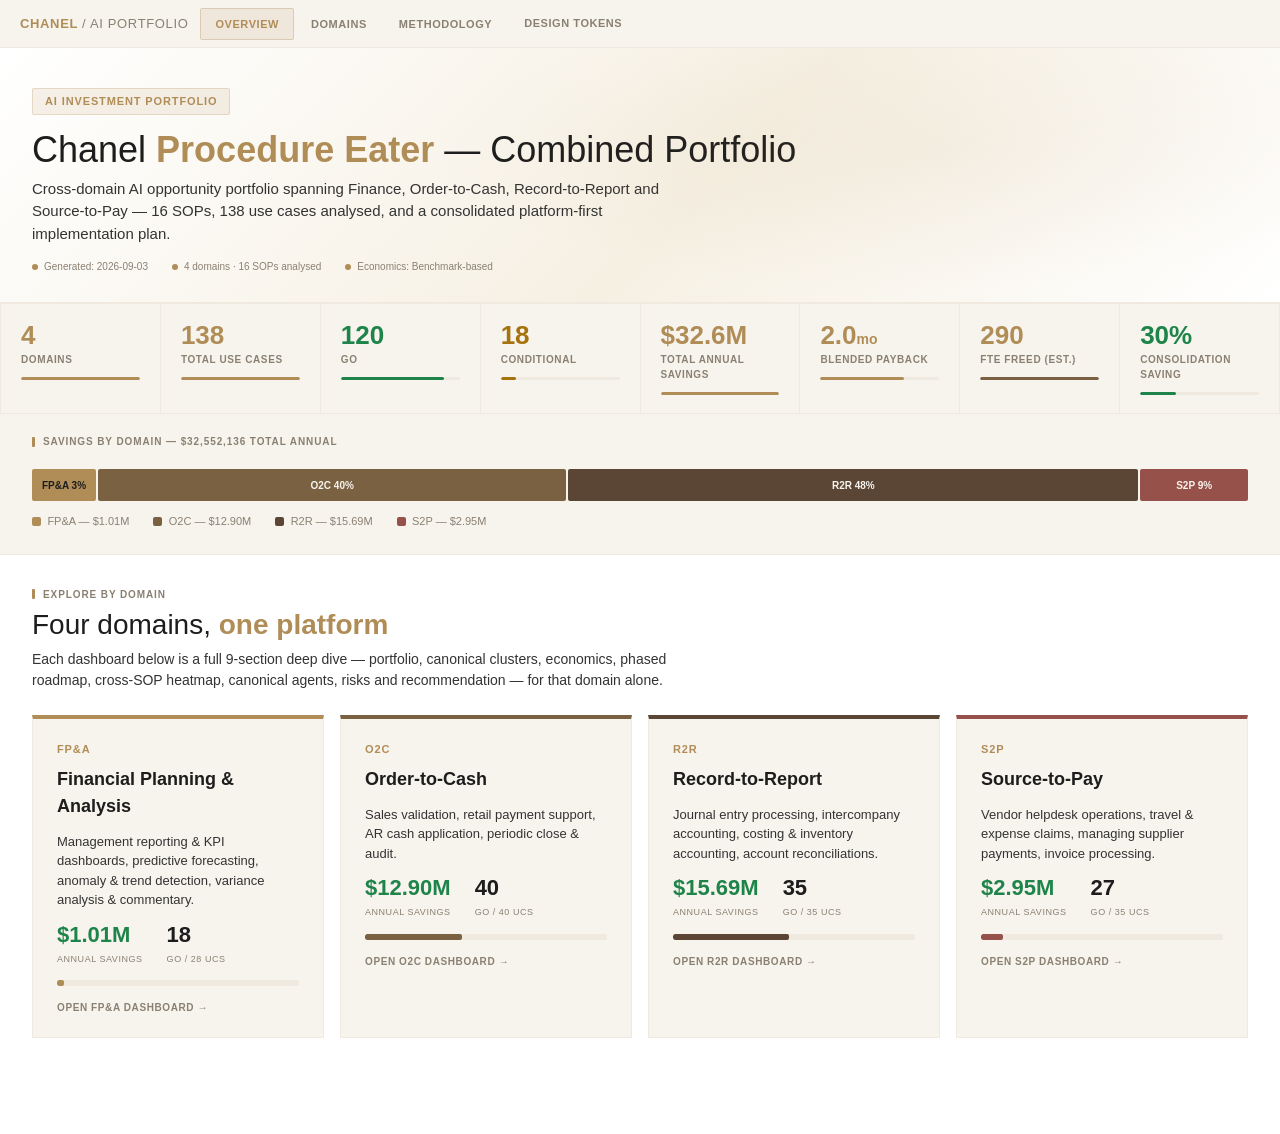
==== index.html @ 9026a53c "Chanel AI Investment Portfolio microsite" ====
<!DOCTYPE html>
<html lang="en">
<head>
<meta charset="UTF-8">
<meta name="viewport" content="width=device-width,initial-scale=1">
<title>Chanel — AI Investment Portfolio</title>
<link rel="stylesheet" href="styles/dashboard.css">
<link rel="stylesheet" href="styles/landing.css">
</head>
<body>
<div class="top-bar">
  <div class="logo">CHANEL <span>/ AI Portfolio</span></div>
  <nav class="nav">
    <button class="nav-btn active" data-id="overview" onclick="showSection('overview')">Overview</button>
    <button class="nav-btn" data-id="domains" onclick="showSection('domains')">Domains</button>
    <button class="nav-btn" data-id="method" onclick="showSection('method')">Methodology</button>
    <a class="nav-btn" href="styleguide.html" style="text-decoration:none;display:inline-flex;align-items:center">Design Tokens</a>
  </nav>
</div>
<div class="main">

  <div class="section active" id="sec-overview">
    <div class="hero">
      <div class="hero-badge">AI Investment Portfolio</div>
      <h1>Chanel <strong>Procedure Eater</strong> — Combined Portfolio</h1>
      <div class="subtitle">Cross-domain AI opportunity portfolio spanning Finance, Order-to-Cash, Record-to-Report and Source-to-Pay — 16 SOPs, 138 use cases analysed, and a consolidated platform-first implementation plan.</div>
      <div class="hero-meta">
        <span><span class="dot"></span>Generated: 2026-09-03</span>
        <span><span class="dot"></span>4 domains · 16 SOPs analysed</span>
        <span><span class="dot"></span>Economics: Benchmark-based</span>
      </div>
    </div>

    <div class="kpi-strip">
      <div class="kpi"><span class="kv blue">4</span><span class="kl">Domains</span><div class="kb"><div class="kbf brand" style="width:100%"></div></div></div>
      <div class="kpi"><span class="kv">138</span><span class="kl">Total Use Cases</span><div class="kb"><div class="kbf blue" style="width:100%"></div></div></div>
      <div class="kpi"><span class="kv green">120</span><span class="kl">GO</span><div class="kb"><div class="kbf green" style="width:87%"></div></div></div>
      <div class="kpi"><span class="kv" style="color:var(--warn)">18</span><span class="kl">Conditional</span><div class="kb"><div class="kbf" style="width:13%;background:var(--warn)"></div></div></div>
      <div class="kpi"><span class="kv blue">$32.6M</span><span class="kl">Total Annual Savings</span><div class="kb"><div class="kbf brand" style="width:100%"></div></div></div>
      <div class="kpi"><span class="kv">2.0<span style="font-size:.875rem">mo</span></span><span class="kl">Blended Payback</span><div class="kb"><div class="kbf blue" style="width:70%"></div></div></div>
      <div class="kpi"><span class="kv">290</span><span class="kl">FTE Freed (Est.)</span><div class="kb"><div class="kbf teal" style="width:100%"></div></div></div>
      <div class="kpi"><span class="kv green">30%</span><span class="kl">Consolidation Saving</span><div class="kb"><div class="kbf green" style="width:30%"></div></div></div>
    </div>

    <div class="funnel-wrap">
      <div class="section-eyebrow">Savings by domain — $32,552,136 total annual</div>
      <div class="share-bar">
        <div class="share-seg" style="flex:3.1;background:var(--blue)">FP&amp;A 3%</div>
        <div class="share-seg" style="flex:39.6;background:var(--teal);color:#f7f4ee">O2C 40%</div>
        <div class="share-seg" style="flex:48.2;background:var(--purple);color:#f7f4ee">R2R 48%</div>
        <div class="share-seg" style="flex:9.1;background:var(--mag);color:#f7f4ee">S2P 9%</div>
      </div>
      <div class="share-legend">
        <span><span class="share-dot" style="background:var(--blue)"></span>FP&amp;A — $1.01M</span>
        <span><span class="share-dot" style="background:var(--teal)"></span>O2C — $12.90M</span>
        <span><span class="share-dot" style="background:var(--purple)"></span>R2R — $15.69M</span>
        <span><span class="share-dot" style="background:var(--mag)"></span>S2P — $2.95M</span>
      </div>
    </div>

    <div class="sec-pad">
      <div class="sec-head">
        <div class="sec-title">Explore by domain</div>
        <h2 class="sec-h">Four domains, <strong>one platform</strong></h2>
        <div class="sec-sub">Each dashboard below is a full 9-section deep dive — portfolio, canonical clusters, economics, phased roadmap, cross-SOP heatmap, canonical agents, risks and recommendation — for that domain alone.</div>
      </div>
      <div class="domain-grid">

        <a class="domain-card" href="domains/fpa.html" style="border-top-color:var(--blue)">
          <div class="dc-code">FP&amp;A</div>
          <div class="dc-name">Financial Planning &amp; Analysis</div>
          <div class="dc-desc">Management reporting &amp; KPI dashboards, predictive forecasting, anomaly &amp; trend detection, variance analysis &amp; commentary.</div>
          <div class="dc-stats">
            <div><span class="dc-sv">$1.01M</span><div class="dc-sl">Annual Savings</div></div>
            <div><span class="dc-sv" style="color:var(--tp)">18</span><div class="dc-sl">GO / 28 UCs</div></div>
          </div>
          <div class="dc-bar"><div class="dc-bar-fill" style="width:3%;background:var(--blue)"></div></div>
          <div class="dc-cta">Open FP&amp;A dashboard →</div>
        </a>

        <a class="domain-card" href="domains/o2c.html" style="border-top-color:var(--teal)">
          <div class="dc-code">O2C</div>
          <div class="dc-name">Order-to-Cash</div>
          <div class="dc-desc">Sales validation, retail payment support, AR cash application, periodic close &amp; audit.</div>
          <div class="dc-stats">
            <div><span class="dc-sv">$12.90M</span><div class="dc-sl">Annual Savings</div></div>
            <div><span class="dc-sv" style="color:var(--tp)">40</span><div class="dc-sl">GO / 40 UCs</div></div>
          </div>
          <div class="dc-bar"><div class="dc-bar-fill" style="width:40%;background:var(--teal)"></div></div>
          <div class="dc-cta">Open O2C dashboard →</div>
        </a>

        <a class="domain-card" href="domains/r2r.html" style="border-top-color:var(--purple)">
          <div class="dc-code">R2R</div>
          <div class="dc-name">Record-to-Report</div>
          <div class="dc-desc">Journal entry processing, intercompany accounting, costing &amp; inventory accounting, account reconciliations.</div>
          <div class="dc-stats">
            <div><span class="dc-sv">$15.69M</span><div class="dc-sl">Annual Savings</div></div>
            <div><span class="dc-sv" style="color:var(--tp)">35</span><div class="dc-sl">GO / 35 UCs</div></div>
          </div>
          <div class="dc-bar"><div class="dc-bar-fill" style="width:48%;background:var(--purple)"></div></div>
          <div class="dc-cta">Open R2R dashboard →</div>
        </a>

        <a class="domain-card" href="domains/s2p.html" style="border-top-color:var(--mag)">
          <div class="dc-code">S2P</div>
          <div class="dc-name">Source-to-Pay</div>
          <div class="dc-desc">Vendor helpdesk operations, travel &amp; expense claims, managing supplier payments, invoice processing.</div>
          <div class="dc-stats">
            <div><span class="dc-sv">$2.95M</span><div class="dc-sl">Annual Savings</div></div>
            <div><span class="dc-sv" style="color:var(--tp)">27</span><div class="dc-sl">GO / 35 UCs</div></div>
          </div>
          <div class="dc-bar"><div class="dc-bar-fill" style="width:9%;background:var(--mag)"></div></div>
          <div class="dc-cta">Open S2P dashboard →</div>
        </a>

      </div>
    </div>
  </div>

  <div class="section" id="sec-domains"><div class="sec-pad">
    <div class="sec-head">
      <div class="sec-title">Cross-domain economics</div>
      <h2 class="sec-h">Per-SOP build vs. <strong>consolidated platform</strong></h2>
      <div class="sec-sub">Each domain independently recommends a platform-first build. Summing each domain's own consolidation case gives a portfolio-wide view of the same effect.</div>
    </div>
    <div class="econ-kpis">
      <div class="econ-kpi"><div class="ev">$7.74M</div><div class="el">Sum of Per-SOP Impl. Cost</div></div>
      <div class="econ-kpi"><div class="ev green">$5.42M</div><div class="el">Sum of Consolidated Impl. Cost</div></div>
      <div class="econ-kpi"><div class="ev">30%</div><div class="el">Avg. Consolidation Saving</div></div>
      <div class="econ-kpi"><div class="ev blue">$32.55M</div><div class="el">Total Annual Savings (GO only)</div></div>
    </div>
    <table class="svcs-table">
      <thead><tr><th>Domain</th><th>SOPs</th><th>Use Cases</th><th>GO</th><th>Conditional</th><th>Annual Savings</th><th>Consolidated Impl. Cost</th><th>FTE Freed (Est.)</th></tr></thead>
      <tbody>
        <tr><td><strong style="color:var(--tp)">FP&amp;A</strong></td><td>4</td><td>28</td><td style="color:var(--green);font-weight:700">18</td><td style="color:var(--warn);font-weight:700">10</td><td>$1,014,842</td><td>$710,500</td><td>8.2</td></tr>
        <tr><td><strong style="color:var(--tp)">O2C</strong></td><td>4</td><td>40</td><td style="color:var(--green);font-weight:700">40</td><td>0</td><td>$12,895,466</td><td>$1,816,500</td><td>106</td></tr>
        <tr><td><strong style="color:var(--tp)">R2R</strong></td><td>4</td><td>35</td><td style="color:var(--green);font-weight:700">35</td><td>0</td><td>$15,690,000</td><td>$1,806,000</td><td>145</td></tr>
        <tr><td><strong style="color:var(--tp)">S2P</strong></td><td>4</td><td>35</td><td style="color:var(--green);font-weight:700">27</td><td style="color:var(--warn);font-weight:700">8</td><td>$2,951,828</td><td>$1,082,200</td><td>31</td></tr>
        <tr style="background:var(--l02)"><td><strong style="color:var(--tp)">Total</strong></td><td><strong>16</strong></td><td><strong>138</strong></td><td style="color:var(--green);font-weight:700">120</td><td style="color:var(--warn);font-weight:700">18</td><td><strong>$32,552,136</strong></td><td><strong>$5,415,200</strong></td><td><strong>290</strong></td></tr>
      </tbody>
    </table>
  </div></div>

  <div class="section" id="sec-method"><div class="sec-pad">
    <div class="sec-head">
      <div class="sec-title">Methodology</div>
      <h2 class="sec-h">How this portfolio was <strong>built</strong></h2>
    </div>
    <p class="method-note">Each domain (FP&amp;A, O2C, R2R, S2P) was analysed independently by the eaef-multiprocedure-eater pipeline against Chanel's own SOP documentation for four constituent processes per domain. Every use case was scored for automation feasibility and given a GO / CONDITIONAL / NO-GO decision, then rolled into a per-domain <strong>portfolio synthesis</strong>: canonical clusters of repeated automation patterns, proposed shared platform services, a phased rollout plan, canonical agent designs, and a portfolio-level risk register.</p>
    <p class="method-note" style="margin-top:.875rem">All financial figures are <strong>benchmark-based</strong>: role-tier fully-loaded hourly rates applied to volumes stated in each SOP where available, and to grounded estimates elsewhere. Savings totals include only GO use cases; CONDITIONAL use cases (18 across the portfolio) are excluded from totals pending unblocking dependencies (e.g. tooling not yet live, shared ML platform, Responsible AI approval) and are sequenced into later phases. This combined view sums each domain's own independently-computed economics — it does not assume cross-domain platform sharing beyond what each domain already recommends internally.</p>
    <p class="method-note" style="margin-top:.875rem">Every automation in every domain keeps a human in the loop for payment, approval, master-data and accounting-judgment decisions — no use case proposes autonomous financial action.</p>
  </div></div>

</div>
<script>
function showSection(id){
  document.querySelectorAll('.section').forEach(s => s.classList.remove('active'));
  document.getElementById('sec-' + id).classList.add('active');
  document.querySelectorAll('.nav-btn').forEach(b => b.classList.remove('active'));
  var btn = document.querySelector('.nav-btn[data-id="' + id + '"]');
  if (btn) btn.classList.add('active');
  window.location.hash = id;
}
window.addEventListener('load', function(){
  var h = window.location.hash.replace('#','');
  if (h) showSection(h);
});
</script>
</body>
</html>
---- styles/dashboard.css ----
:root{
  --bg:#ffffff;--l01:#f7f4ee;--l02:#efe9df;--l03:#d9d0bf;--lh:#f1ece1;
  --tp:#1d1d1d;--ts:#333333;--tpl:#8a8072;--bs:#efe9df;--bst:#d9d0bf;
  --ok:#1e8449;--warn:#a6720d;--err:#c22b35;--hi:rgba(176,141,87,.12);
  --blue:#b08d57;--teal:#7a6142;--purple:#5b4636;--green:#1e8449;
  --cyan:#b08d57;--mag:#96524a;
}
*,*::before,*::after{box-sizing:border-box;margin:0;padding:0}
html{font-size:16px;scroll-behavior:smooth}
body{font-family:'Helvetica Neue',Helvetica,Arial,sans-serif;background:var(--bg);color:var(--tp);line-height:1.5;min-height:100vh;overflow-x:hidden}
::-webkit-scrollbar{width:6px;height:6px}
::-webkit-scrollbar-track{background:var(--l01)}
::-webkit-scrollbar-thumb{background:var(--l03);border-radius:3px}

/* ── Top nav ── */
.top-bar{position:fixed;top:0;left:0;right:0;z-index:100;height:48px;background:var(--l01);
  border-bottom:1px solid var(--bs);display:flex;align-items:center;padding:0 1.25rem;gap:.75rem}
.logo{font-family:'Helvetica Neue',Helvetica,Arial,sans-serif;font-weight:700;font-size:.8125rem;color:var(--blue);
  letter-spacing:.05em;text-transform:uppercase;white-space:nowrap;flex-shrink:0}
.logo span{color:var(--tpl);font-weight:400}
.nav{display:flex;gap:.125rem;overflow-x:auto;flex:1}
.nav::-webkit-scrollbar{height:0}
.nav-btn{height:32px;padding:0 .875rem;background:transparent;border:1px solid transparent;
  color:var(--tpl);font-family:'Helvetica Neue',Helvetica,Arial,sans-serif;font-size:.6875rem;font-weight:700;
  text-transform:uppercase;letter-spacing:.05em;cursor:pointer;white-space:nowrap;
  border-radius:2px;transition:all .12s}
.nav-btn:hover{border-color:var(--bs);color:var(--tp)}
.nav-btn.active{background:rgba(176,141,87,.12);border-color:rgba(176,141,87,.3);color:var(--blue)}

/* ── Main body ── */
.main{margin-top:48px}
.section{display:none;padding:0 0 4rem}
.section.active{display:block}

/* ── Hero ── */
.hero{padding:2.5rem 2rem 1.75rem;
  background:linear-gradient(135deg,#ffffff 0%,#f6f0e3 55%,#ffffff 100%);
  border-bottom:1px solid var(--bs);position:relative;overflow:hidden}
.hero::after{content:'';position:absolute;top:0;right:0;bottom:0;left:30%;
  background:radial-gradient(ellipse at 60% 40%,rgba(176,141,87,.07) 0%,transparent 65%);
  pointer-events:none}
.hero-badge{font-family:'Helvetica Neue',Helvetica,Arial,sans-serif;font-size:.6875rem;font-weight:700;
  text-transform:uppercase;letter-spacing:.08em;color:var(--blue);
  background:rgba(176,141,87,.12);border:1px solid rgba(176,141,87,.25);
  padding:.25rem .75rem;border-radius:2px;display:inline-block;margin-bottom:.875rem}
.hero h1{font-weight:300;font-size:2.25rem;line-height:1.15;margin-bottom:.5rem;position:relative}
.hero h1 strong{font-weight:700;color:var(--blue)}
.hero .subtitle{font-size:.9375rem;color:var(--ts);max-width:640px;position:relative}
.hero-meta{font-family:'Helvetica Neue',Helvetica,Arial,sans-serif;font-size:.625rem;color:var(--tpl);
  margin-top:.875rem;display:flex;gap:1.5rem;flex-wrap:wrap}
.hero-meta span{display:flex;align-items:center;gap:.375rem}
.hero-meta .dot{width:6px;height:6px;border-radius:50%;background:var(--blue);flex-shrink:0}

/* ── KPI strip ── */
.kpi-strip{display:flex;gap:1px;background:var(--bs);border:1px solid var(--bs)}
.kpi{flex:1;min-width:110px;padding:1.125rem 1.25rem;background:var(--l01);display:flex;flex-direction:column}
.kpi .kv{font-family:'Helvetica Neue',Helvetica,Arial,sans-serif;font-size:1.625rem;font-weight:700;line-height:1;color:var(--blue)}
.kpi .kv.green{color:var(--green)} .kpi .kv.blue{color:var(--blue)} .kpi .kv.teal{color:var(--teal)}
.kpi .kl{font-size:.625rem;color:var(--tpl);text-transform:uppercase;letter-spacing:.06em;font-weight:600;margin-top:.25rem}
.kpi .kb{margin-top:.625rem;height:3px;background:var(--l02);border-radius:2px;overflow:hidden}
.kpi .kbf{height:100%;border-radius:2px;transition:width 1s ease}
.kpi .kbf.brand{background:var(--blue)} .kpi .kbf.green{background:var(--green)}
.kpi .kbf.blue{background:var(--blue)}   .kpi .kbf.teal{background:var(--teal)}

/* ── Funnel bar ── */
.funnel-wrap{padding:1.25rem 2rem 1.5rem;background:var(--l01);border-bottom:1px solid var(--bs)}
.section-eyebrow{font-family:'Helvetica Neue',Helvetica,Arial,sans-serif;font-size:.625rem;font-weight:700;
  text-transform:uppercase;letter-spacing:.09em;color:var(--tpl);margin-bottom:.75rem;
  display:flex;align-items:center;gap:.5rem}
.section-eyebrow::before{content:'';width:3px;height:10px;background:var(--blue);border-radius:1px}
.funnel-bar{display:flex;height:28px;border-radius:2px;overflow:hidden;gap:2px}
.funnel-seg{display:flex;align-items:center;justify-content:center;
  font-family:'Helvetica Neue',Helvetica,Arial,sans-serif;font-size:.6875rem;font-weight:700;
  color:#1d1d1d;transition:flex .9s ease;min-width:48px}
.funnel-seg.go{background:var(--green)} .funnel-seg.cond{background:var(--warn)} .funnel-seg.nogo{background:var(--err)}
.funnel-legend{display:flex;gap:1.25rem;margin-top:.625rem;font-family:'Helvetica Neue',Helvetica,Arial,sans-serif;font-size:.5625rem;color:var(--tpl)}
.funnel-legend span{display:flex;align-items:center;gap:.3rem}
.fl-dot{width:8px;height:8px;border-radius:2px;flex-shrink:0}

/* ── Section common ── */
.sec-pad{padding:2rem}
.sec-head{margin-bottom:1.5rem}
.sec-title{font-family:'Helvetica Neue',Helvetica,Arial,sans-serif;font-size:.625rem;font-weight:700;
  text-transform:uppercase;letter-spacing:.09em;color:var(--tpl);margin-bottom:.375rem;
  display:flex;align-items:center;gap:.5rem}
.sec-title::before{content:'';width:3px;height:10px;background:var(--blue);border-radius:1px}
.sec-h{font-size:1.75rem;font-weight:300;line-height:1.2}
.sec-h strong{font-weight:700;color:var(--blue)}
.sec-sub{font-size:.875rem;color:var(--ts);max-width:680px;margin-top:.5rem}

/* ── Chips ── */
.chip{font-family:'Helvetica Neue',Helvetica,Arial,sans-serif;font-size:.5625rem;font-weight:700;
  text-transform:uppercase;letter-spacing:.04em;padding:.125rem .4375rem;
  border-radius:2px;border:1px solid;white-space:nowrap;display:inline-block;line-height:1.6}
.chip.go{color:var(--green);border-color:rgba(30,132,73,.35);background:rgba(30,132,73,.1)}
.chip.cond{color:var(--warn);border-color:rgba(166,114,13,.35);background:rgba(166,114,13,.1)}
.chip.nogo{color:var(--err);border-color:rgba(194,43,53,.35);background:rgba(194,43,53,.1)}
.chip.phase1{color:var(--green);border-color:rgba(30,132,73,.3);background:rgba(30,132,73,.08)}
.chip.phase2{color:var(--warn);border-color:rgba(166,114,13,.3);background:rgba(166,114,13,.08)}
.chip.phase3{color:var(--purple);border-color:rgba(91,70,54,.3);background:rgba(91,70,54,.08)}
.chip.high{color:var(--err);border-color:rgba(194,43,53,.3);background:rgba(194,43,53,.08)}
.chip.medium{color:var(--warn);border-color:rgba(166,114,13,.3);background:rgba(166,114,13,.08)}
.chip.low{color:var(--green);border-color:rgba(30,132,73,.3);background:rgba(30,132,73,.08)}
.chip.neutral{color:var(--ts);border-color:var(--bs)}
.chip.purple{color:var(--purple);border-color:rgba(91,70,54,.3);background:rgba(91,70,54,.08)}
.chip.teal{color:var(--teal);border-color:rgba(122,97,66,.3);background:rgba(122,97,66,.08)}

/* ── Filter bar ── */
.filter-bar{position:sticky;top:48px;z-index:80;background:var(--l01);
  border-bottom:1px solid var(--bs);padding:.875rem 2rem;display:flex;
  align-items:center;gap:1rem;flex-wrap:wrap}
.search-box{position:relative;flex:1;max-width:300px}
.search-box input{width:100%;height:32px;background:var(--bg);border:1px solid var(--bs);
  color:var(--tp);font-size:.8125rem;padding:0 .75rem 0 2rem;outline:none;
  border-radius:2px;transition:border-color .15s}
.search-box input:focus{border-color:var(--blue)}
.search-box::before{content:'⌕';position:absolute;left:.625rem;top:50%;
  transform:translateY(-50%);color:var(--tpl);font-size:.875rem;pointer-events:none}
.fchip-group{display:flex;gap:.375rem;align-items:center;flex-wrap:wrap}
.fchip-lbl{font-family:'Helvetica Neue',Helvetica,Arial,sans-serif;font-size:.5rem;font-weight:700;
  text-transform:uppercase;letter-spacing:.06em;color:var(--tpl)}
.fchip{background:transparent;border:1px solid var(--bs);color:var(--ts);
  font-family:'Helvetica Neue',Helvetica,Arial,sans-serif;font-size:.5625rem;font-weight:700;
  text-transform:uppercase;letter-spacing:.04em;padding:.1875rem .5rem;
  cursor:pointer;border-radius:2px;transition:all .12s}
.fchip:hover{color:var(--tp);border-color:var(--tpl)}
.fchip.active{background:rgba(176,141,87,.12);border-color:rgba(176,141,87,.35);color:var(--blue)}
.fcount{font-family:'Helvetica Neue',Helvetica,Arial,sans-serif;font-size:.6875rem;color:var(--tpl);margin-left:auto}

/* ── UC cards ── */
.uc-list{display:flex;flex-direction:column;gap:.375rem;margin-top:1.25rem}
.uc-card{background:var(--l01);border:1px solid var(--bs);border-left:3px solid var(--l03);
  padding:.75rem 1rem;cursor:pointer;transition:background .12s,border-left-color .2s}
.uc-card:hover{background:var(--lh)}
.uc-card.go{border-left-color:var(--green)} .uc-card.cond{border-left-color:var(--warn)}
.uc-card.nogo{border-left-color:var(--err)}  .uc-card.hidden{display:none}
.uc-r1{display:flex;align-items:center;gap:.625rem;margin-bottom:.25rem}
.uc-rank{font-family:'Helvetica Neue',Helvetica,Arial,sans-serif;font-size:.625rem;font-weight:700;color:var(--blue);
  min-width:2rem;background:rgba(176,141,87,.1);padding:.0625rem .3125rem;
  border-radius:2px;text-align:center;flex-shrink:0}
.uc-name{font-size:.875rem;font-weight:600;color:var(--tp);flex:1;min-width:0;
  overflow:hidden;text-overflow:ellipsis;white-space:nowrap}
.uc-sop{font-family:'Helvetica Neue',Helvetica,Arial,sans-serif;font-size:.5rem;color:var(--teal);
  padding:.0625rem .375rem;border:1px solid rgba(122,97,66,.25);border-radius:2px;
  white-space:nowrap;flex-shrink:0}
.uc-score{font-family:'Helvetica Neue',Helvetica,Arial,sans-serif;font-size:.75rem;font-weight:700;
  color:var(--blue);min-width:3rem;text-align:right;flex-shrink:0}
.uc-r2{display:flex;flex-wrap:wrap;gap:.5rem .875rem;font-family:'Helvetica Neue',Helvetica,Arial,sans-serif;
  font-size:.5rem;color:var(--tpl);align-items:center}
.uc-r2 .m{display:flex;gap:.1875rem;align-items:baseline}
.uc-r2 .m .v{font-weight:700;color:var(--ts)} .uc-r2 .m.pos .v{color:var(--green)}
.uc-r2 .m.warn .v{color:var(--blue)}
.uc-detail{display:none;margin-top:.625rem;padding-top:.625rem;border-top:1px dashed var(--bs)}
.uc-card.open .uc-detail{display:block}
.uc-dg{display:grid;grid-template-columns:repeat(auto-fit,minmax(200px,1fr));gap:.875rem;margin-bottom:.625rem}
.db .db-h{font-family:'Helvetica Neue',Helvetica,Arial,sans-serif;font-size:.5rem;font-weight:700;
  text-transform:uppercase;letter-spacing:.06em;color:var(--tpl);margin-bottom:.25rem}
.db .db-v{font-size:.8125rem;color:var(--ts);line-height:1.5}
.db ul{margin:.25rem 0 0;padding-left:.875rem;list-style:disc}
.db ul li{font-size:.75rem;color:var(--ts);margin-bottom:.125rem}
.empty-state{padding:3rem;text-align:center;color:var(--tpl);font-size:.875rem;font-style:italic}

/* ── Cluster cards ── */
.cluster-grid{display:grid;grid-template-columns:repeat(auto-fill,minmax(270px,1fr));gap:.75rem;margin-top:1.25rem}
.cluster-card{background:var(--l01);border:1px solid var(--bs);border-top:3px solid var(--blue);
  padding:1rem 1.125rem;transition:background .12s,transform .2s}
.cluster-card:hover{background:var(--lh);transform:translateY(-1px)}
.cluster-head{display:flex;align-items:center;gap:.625rem;margin-bottom:.5rem}
.cluster-id{font-family:'Helvetica Neue',Helvetica,Arial,sans-serif;font-size:.625rem;font-weight:700;
  color:var(--blue);background:rgba(176,141,87,.1);padding:.125rem .5rem;border-radius:2px}
.cluster-name{font-size:.9375rem;font-weight:600;color:var(--tp);flex:1;min-width:0;
  overflow:hidden;text-overflow:ellipsis;white-space:nowrap}
.cluster-stats{display:flex;gap:1.25rem;margin-bottom:.5rem;font-family:'Helvetica Neue',Helvetica,Arial,sans-serif;font-size:.5625rem;color:var(--tpl)}
.cluster-stats .csv{font-size:.875rem;font-weight:700;color:var(--tp);display:block;line-height:1.2}
.cluster-desc{font-size:.8125rem;color:var(--ts);margin-bottom:.5rem;display:-webkit-box;
  -webkit-line-clamp:2;-webkit-box-orient:vertical;overflow:hidden}
.cluster-sops{display:flex;flex-wrap:wrap;gap:.25rem}
.sop-tag{font-family:'Helvetica Neue',Helvetica,Arial,sans-serif;font-size:.5rem;padding:.125rem .375rem;
  border:1px solid rgba(122,97,66,.25);color:var(--teal);border-radius:2px}
.cluster-value{font-family:'Helvetica Neue',Helvetica,Arial,sans-serif;font-size:.6875rem;font-weight:700;
  color:var(--green);margin-top:.5rem;padding-top:.5rem;border-top:1px dashed var(--bs)}

/* ── Services table ── */
.svcs-table{width:100%;border-collapse:collapse;font-size:.8125rem;margin-top:1.5rem}
.svcs-table th{font-family:'Helvetica Neue',Helvetica,Arial,sans-serif;font-size:.5rem;font-weight:700;
  text-transform:uppercase;letter-spacing:.07em;color:var(--tpl);
  padding:.5rem .75rem;border-bottom:1px solid var(--bs);text-align:left;white-space:nowrap}
.svcs-table td{padding:.5rem .75rem;border-bottom:1px solid var(--bs);color:var(--ts);vertical-align:top}
.svcs-table tr:hover td{background:var(--lh)}
.svc-id{font-family:'Helvetica Neue',Helvetica,Arial,sans-serif;font-size:.625rem;font-weight:700;color:var(--purple)}
.pri-badge{font-family:'Helvetica Neue',Helvetica,Arial,sans-serif;font-size:.5rem;font-weight:700;
  text-transform:uppercase;padding:.125rem .375rem;border-radius:2px;border:1px solid}
.pri-badge.high{color:var(--blue);border-color:rgba(176,141,87,.35)}
.pri-badge.medium{color:var(--teal);border-color:rgba(122,97,66,.3)}
.pri-badge.low{color:var(--tpl);border-color:var(--bs)}

/* ── Economics ── */
.econ-kpis{display:grid;grid-template-columns:repeat(auto-fit,minmax(170px,1fr));gap:.75rem;margin-bottom:1.5rem}
.econ-kpi{background:var(--l01);border:1px solid var(--bs);border-left:3px solid var(--blue);padding:.875rem 1rem}
.econ-kpi .ev{font-family:'Helvetica Neue',Helvetica,Arial,sans-serif;font-size:1.5rem;font-weight:700;color:var(--blue);line-height:1}
.econ-kpi .ev.green{color:var(--green)} .econ-kpi .ev.blue{color:var(--blue)}
.econ-kpi .el{font-size:.5625rem;color:var(--tpl);text-transform:uppercase;letter-spacing:.06em;margin-top:.25rem;font-weight:600}
.plan-compare{display:grid;grid-template-columns:1fr 64px 1fr;gap:1.25rem;
  align-items:center;background:var(--l01);border:1px solid var(--bs);padding:1.5rem;margin-bottom:1.5rem}
.plan-box{padding:1rem 1.125rem;border:1px solid var(--bs);border-radius:2px}
.plan-box.current{border-top:3px solid var(--blue)}
.plan-box.consolidated{border-top:3px solid var(--green)}
.plan-box .pb-lbl{font-family:'Helvetica Neue',Helvetica,Arial,sans-serif;font-size:.5625rem;font-weight:700;
  text-transform:uppercase;letter-spacing:.06em;color:var(--tpl);margin-bottom:.875rem}
.plan-box .pb-row{display:flex;justify-content:space-between;align-items:baseline;
  margin-bottom:.375rem;font-size:.8125rem;gap:.5rem}
.plan-box .pk{color:var(--tpl)} .plan-box .pv{font-family:'Helvetica Neue',Helvetica,Arial,sans-serif;font-weight:700;color:var(--tp)}
.plan-box .pv.green{color:var(--green)}
.plan-arrow{text-align:center}
.plan-arrow .pa-sym{font-size:1.5rem;color:var(--blue)}
.plan-arrow .pa-lbl{font-family:'Helvetica Neue',Helvetica,Arial,sans-serif;font-size:.5625rem;font-weight:700;
  color:var(--green);margin-top:.25rem;white-space:nowrap}
.bar-compare{margin-top:1.5rem}
.bar-compare .bc-title{font-family:'Helvetica Neue',Helvetica,Arial,sans-serif;font-size:.5625rem;font-weight:700;
  text-transform:uppercase;letter-spacing:.07em;color:var(--tpl);margin-bottom:.75rem;
  display:flex;align-items:center;gap:.5rem}
.bar-compare .bc-title::before{content:'';width:3px;height:9px;background:var(--blue);border-radius:1px}
.bar-row{display:flex;align-items:center;gap:.875rem;margin-bottom:.625rem}
.bar-row .br-lbl{font-family:'Helvetica Neue',Helvetica,Arial,sans-serif;font-size:.5625rem;color:var(--ts);width:120px;flex-shrink:0}
.bar-row .br-track{flex:1;height:18px;background:var(--l02);border-radius:2px;overflow:hidden}
.bar-row .br-fill{height:100%;border-radius:2px;transition:width 1.1s ease;
  display:flex;align-items:center;justify-content:flex-end;padding-right:.375rem;min-width:4px}
.br-fill .bv{font-family:'Helvetica Neue',Helvetica,Arial,sans-serif;font-size:.5rem;font-weight:700;
  color:#1d1d1d;white-space:nowrap}
.br-fill.current{background:linear-gradient(90deg,rgba(176,141,87,.9),rgba(176,141,87,.5))}
.br-fill.consolidated{background:linear-gradient(90deg,rgba(30,132,73,.9),rgba(30,132,73,.5))}

/* ── Roadmap phases ── */
.phase-cards{display:grid;grid-template-columns:repeat(auto-fit,minmax(270px,1fr));gap:1rem;margin-bottom:1.5rem}
.phase-card{background:var(--l01);border:1px solid var(--bs);border-top:4px solid var(--l03);padding:1.125rem}
.phase-card[data-phase="1"]{border-top-color:var(--green)}
.phase-card[data-phase="2"]{border-top-color:var(--blue)}
.phase-card[data-phase="3"]{border-top-color:var(--purple)}
.phase-card .pc-head{display:flex;justify-content:space-between;align-items:baseline;margin-bottom:.75rem}
.phase-card .pc-num{font-family:'Helvetica Neue',Helvetica,Arial,sans-serif;font-size:.75rem;font-weight:700;text-transform:uppercase;letter-spacing:.05em}
.phase-card[data-phase="1"] .pc-num{color:var(--green)}
.phase-card[data-phase="2"] .pc-num{color:var(--blue)}
.phase-card[data-phase="3"] .pc-num{color:var(--purple)}
.phase-card .pc-range{font-family:'Helvetica Neue',Helvetica,Arial,sans-serif;font-size:.5625rem;color:var(--tpl)}
.phase-card .pc-stats{display:grid;grid-template-columns:1fr 1fr;gap:.5rem;
  margin-bottom:.875rem;padding-bottom:.875rem;border-bottom:1px dashed var(--bs)}
.phase-card .pcs-v{font-family:'Helvetica Neue',Helvetica,Arial,sans-serif;font-size:1rem;font-weight:700;color:var(--tp)}
.phase-card .pcs-l{font-size:.5rem;color:var(--tpl);text-transform:uppercase;letter-spacing:.05em}
.phase-card .pc-lbl{font-family:'Helvetica Neue',Helvetica,Arial,sans-serif;font-size:.5rem;font-weight:700;
  text-transform:uppercase;letter-spacing:.06em;color:var(--tpl);margin:0.625rem 0 .25rem}
.phase-card ul{padding-left:.75rem;list-style:disc}
.phase-card ul li{font-size:.75rem;color:var(--ts);margin-bottom:.1875rem}
.phase-card .pc-path{font-size:.75rem;color:var(--ts);font-style:italic;margin-top:.5rem;
  padding:.5rem;background:var(--l02);border-radius:2px}
.pilot-tags{display:flex;flex-wrap:wrap;gap:.25rem;margin-top:.375rem}

/* ── Heatmap ── */
.heatmap-wrap{overflow-x:auto;margin-top:1.25rem;background:var(--l01);
  border:1px solid var(--bs);padding:1.25rem}
#hmap-svg{display:block;font-family:'Helvetica Neue',Helvetica,Arial,sans-serif}
.hm-legend{display:flex;align-items:center;gap:1rem;margin-top:1rem;
  font-family:'Helvetica Neue',Helvetica,Arial,sans-serif;font-size:.5rem;color:var(--tpl);
  text-transform:uppercase;letter-spacing:.06em}
.hml-grad{width:80px;height:8px;border-radius:2px;background:linear-gradient(90deg,var(--l02),var(--green));border:1px solid var(--bs)}

/* ── Agent cards ── */
.agent-grid{display:grid;grid-template-columns:repeat(auto-fill,minmax(290px,1fr));gap:.75rem;margin-top:1.25rem}
.agent-card{background:var(--l01);border:1px solid var(--bs);padding:1rem 1.125rem}
.agent-card .ag-head{display:flex;align-items:center;gap:.625rem;margin-bottom:.75rem}
.agent-card .ag-id{font-family:'Helvetica Neue',Helvetica,Arial,sans-serif;font-size:.5625rem;font-weight:700;
  color:var(--purple);background:rgba(91,70,54,.1);padding:.125rem .5rem;border-radius:2px}
.agent-card .ag-name{font-size:.9375rem;font-weight:600;color:var(--tp);flex:1}
.agent-card .ag-rec{font-family:'Helvetica Neue',Helvetica,Arial,sans-serif;font-size:.5rem;font-weight:700;
  padding:.125rem .5rem;border-radius:2px;white-space:nowrap}
.ag-rec.consolidate{background:rgba(30,132,73,.12);color:var(--green);border:1px solid rgba(30,132,73,.3)}
.ag-rec.keep{color:var(--tpl);border:1px solid var(--bs)}
.agent-card .ar{font-size:.8125rem;color:var(--ts);margin-bottom:.375rem;display:flex;gap:.5rem;align-items:flex-start}
.agent-card .ak{font-family:'Helvetica Neue',Helvetica,Arial,sans-serif;font-size:.5rem;font-weight:700;
  text-transform:uppercase;letter-spacing:.05em;color:var(--tpl);width:76px;flex-shrink:0;padding-top:.2rem}
.tool-tags{display:flex;flex-wrap:wrap;gap:.25rem;margin-top:.375rem}
.tool-tag{font-family:'Helvetica Neue',Helvetica,Arial,sans-serif;font-size:.4375rem;padding:.0625rem .3125rem;
  border:1px solid var(--bs);color:var(--tpl);border-radius:2px}

/* ── Risk register ── */
.risk-table{width:100%;border-collapse:collapse;font-size:.8125rem;margin-top:1.25rem}
.risk-table th{font-family:'Helvetica Neue',Helvetica,Arial,sans-serif;font-size:.5rem;font-weight:700;
  text-transform:uppercase;letter-spacing:.07em;color:var(--tpl);
  padding:.625rem .75rem;border-bottom:1px solid var(--bs);text-align:left;white-space:nowrap}
.risk-table td{padding:.625rem .75rem;border-bottom:1px solid var(--bs);color:var(--ts);vertical-align:top}
.risk-table tr:hover td{background:var(--lh)} .risk-table tr.hidden{display:none}
.risk-id{font-family:'Helvetica Neue',Helvetica,Arial,sans-serif;font-size:.625rem;font-weight:700;color:var(--blue)}
.risk-cat{font-family:'Helvetica Neue',Helvetica,Arial,sans-serif;font-size:.4375rem;font-weight:700;
  text-transform:uppercase;letter-spacing:.04em;padding:.125rem .375rem;
  border-radius:2px;white-space:nowrap;display:inline-block;border:1px solid}
.risk-cat.technical{color:var(--blue);border-color:rgba(176,141,87,.3);background:rgba(176,141,87,.1)}
.risk-cat.operational{color:var(--blue);border-color:rgba(176,141,87,.25);background:rgba(176,141,87,.08)}
.risk-cat.organizational{color:var(--purple);border-color:rgba(91,70,54,.25);background:rgba(91,70,54,.08)}
.risk-cat.regulatory{color:var(--err);border-color:rgba(194,43,53,.25);background:rgba(194,43,53,.08)}
.sops-inline{display:flex;flex-wrap:wrap;gap:.25rem}

/* ── Recommendation ── */
.rec-path-badge{display:inline-flex;align-items:center;gap:.875rem;
  background:rgba(176,141,87,.08);border:1px solid rgba(176,141,87,.25);
  padding:.875rem 1.25rem;border-radius:2px;margin-bottom:1.5rem}
.rp-path{font-family:'Helvetica Neue',Helvetica,Arial,sans-serif;font-size:1.125rem;font-weight:700;
  color:var(--blue);text-transform:uppercase;letter-spacing:.05em}
.rp-sub{font-size:.75rem;color:var(--tpl);margin-top:.125rem}
.rec-block{margin-bottom:1.5rem}
.rb-head{font-family:'Helvetica Neue',Helvetica,Arial,sans-serif;font-size:.5625rem;font-weight:700;
  text-transform:uppercase;letter-spacing:.08em;color:var(--tpl);margin-bottom:.625rem;
  display:flex;align-items:center;gap:.5rem}
.rb-head::before{content:'';width:3px;height:9px;background:var(--blue);border-radius:1px}
.rb-text{font-size:.9375rem;color:var(--ts);line-height:1.65;max-width:720px}
.seq-row{display:flex;flex-wrap:wrap;gap:.5rem;margin-bottom:1.25rem}
.seq-chip{display:flex;align-items:center;gap:.5rem;background:var(--l01);
  border:1px solid var(--bs);padding:.5rem .875rem;border-radius:2px;font-size:.8125rem}
.seq-chip .sc-id{font-family:'Helvetica Neue',Helvetica,Arial,sans-serif;font-size:.625rem;font-weight:700;
  color:var(--blue);background:rgba(176,141,87,.1);padding:.125rem .5rem;border-radius:2px}
.rec-list{list-style:none;display:flex;flex-direction:column;gap:.5rem}
.rec-list li{display:flex;align-items:flex-start;gap:.75rem;font-size:.875rem;
  color:var(--ts);padding:.625rem .875rem;background:var(--l01);
  border:1px solid var(--bs);border-left:3px solid var(--blue)}
.rec-list li .ri{font-family:'Helvetica Neue',Helvetica,Arial,sans-serif;font-size:.6875rem;
  font-weight:700;color:var(--blue);flex-shrink:0;min-width:1.5rem}

@media(max-width:768px){
  .kpi-strip{flex-wrap:wrap}
  .plan-compare{grid-template-columns:1fr;gap:1rem}
  .plan-arrow{display:none}
  .sec-pad,.filter-bar{padding:1.25rem}
  .hero{padding:1.5rem 1.25rem}
  .hero h1{font-size:1.75rem}
}
---- styles/landing.css ----
/* ── Landing-page-only additions (built on top of dashboard.css tokens) ── */

.domain-grid{display:grid;grid-template-columns:repeat(auto-fit,minmax(280px,1fr));gap:1rem;margin-top:1.25rem}
.domain-card{background:var(--l01);border:1px solid var(--bs);border-top:4px solid var(--blue);
  padding:1.375rem 1.5rem;text-decoration:none;color:inherit;display:block;transition:transform .18s,background .15s}
.domain-card:hover{background:var(--lh);transform:translateY(-2px)}
.domain-card .dc-code{font-family:'Helvetica Neue',Helvetica,Arial,sans-serif;font-size:.6875rem;font-weight:700;
  text-transform:uppercase;letter-spacing:.08em;color:var(--blue);margin-bottom:.5rem}
.domain-card .dc-name{font-size:1.125rem;font-weight:600;color:var(--tp);margin-bottom:.75rem}
.domain-card .dc-stats{display:flex;gap:1.5rem;margin-bottom:.875rem}
.domain-card .dc-sv{font-family:'Helvetica Neue',Helvetica,Arial,sans-serif;font-size:1.375rem;font-weight:700;color:var(--green);line-height:1}
.domain-card .dc-sl{font-size:.5625rem;color:var(--tpl);text-transform:uppercase;letter-spacing:.06em;margin-top:.25rem}
.domain-card .dc-bar{height:6px;background:var(--l02);border-radius:2px;overflow:hidden;margin-bottom:.875rem}
.domain-card .dc-bar-fill{height:100%;background:var(--blue);border-radius:2px}
.domain-card .dc-cta{font-family:'Helvetica Neue',Helvetica,Arial,sans-serif;font-size:.625rem;font-weight:700;
  text-transform:uppercase;letter-spacing:.06em;color:var(--tpl);display:flex;align-items:center;gap:.375rem}
.domain-card:hover .dc-cta{color:var(--blue)}
.domain-card .dc-desc{font-size:.8125rem;color:var(--ts);margin-bottom:.875rem;line-height:1.5}

.share-bar{display:flex;height:32px;border-radius:2px;overflow:visible;gap:2px;margin-top:1.25rem}
.share-seg{display:flex;align-items:center;justify-content:center;font-size:.625rem;font-weight:700;
  color:#1d1d1d;min-width:64px;white-space:nowrap;overflow:hidden;border-radius:2px}
.share-legend{display:flex;gap:1.5rem;margin-top:.75rem;flex-wrap:wrap;font-size:.6875rem;color:var(--tpl)}
.share-legend span{display:flex;align-items:center;gap:.4rem}
.share-dot{width:9px;height:9px;border-radius:2px;flex-shrink:0}

.method-note{font-size:.8125rem;color:var(--ts);line-height:1.65;max-width:760px}
.method-note strong{color:var(--tp)}

@media(max-width:768px){
  .domain-grid{grid-template-columns:1fr}
}
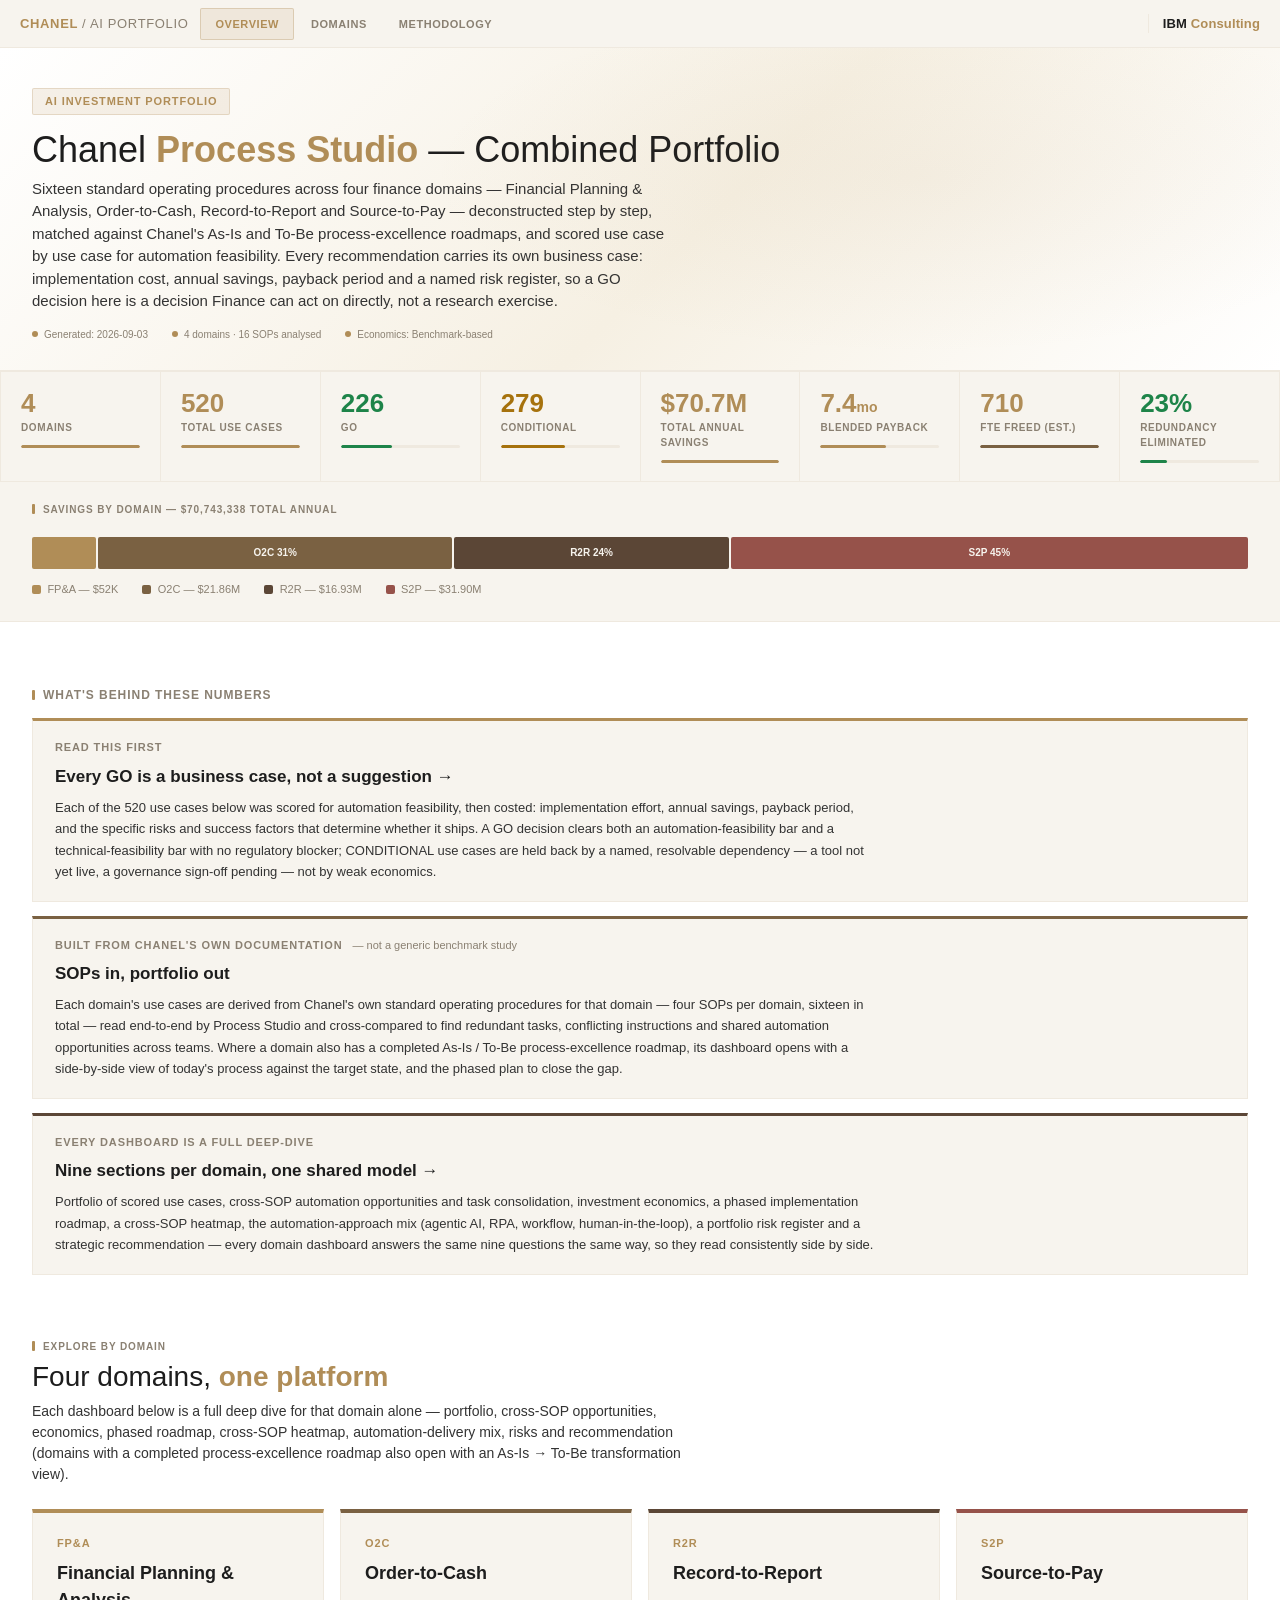
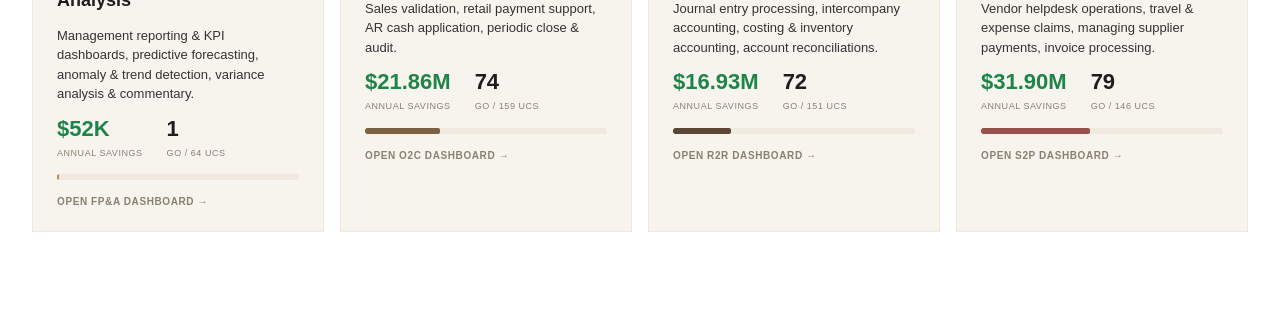
==== commit 748fe8e1: "Update R2R, S2P, FP&A dashboards from Process Studio output 2; refresh home page totals" ====
--- a/index.html
+++ b/index.html
@@ -14,16 +14,16 @@
     <button class="nav-btn active" data-id="overview" onclick="showSection('overview')">Overview</button>
     <button class="nav-btn" data-id="domains" onclick="showSection('domains')">Domains</button>
     <button class="nav-btn" data-id="method" onclick="showSection('method')">Methodology</button>
-    <a class="nav-btn" href="styleguide.html" style="text-decoration:none;display:inline-flex;align-items:center">Design Tokens</a>
   </nav>
-</div>
+    <div class="ibm-badge">IBM<span>Consulting</span></div>
+  </div>
 <div class="main">
 
   <div class="section active" id="sec-overview">
     <div class="hero">
       <div class="hero-badge">AI Investment Portfolio</div>
-      <h1>Chanel <strong>Procedure Eater</strong> — Combined Portfolio</h1>
-      <div class="subtitle">Cross-domain AI opportunity portfolio spanning Finance, Order-to-Cash, Record-to-Report and Source-to-Pay — 16 SOPs, 138 use cases analysed, and a consolidated platform-first implementation plan.</div>
+      <h1>Chanel <strong>Process Studio</strong> — Combined Portfolio</h1>
+      <div class="subtitle">Sixteen standard operating procedures across four finance domains — Financial Planning &amp; Analysis, Order-to-Cash, Record-to-Report and Source-to-Pay — deconstructed step by step, matched against Chanel's As-Is and To-Be process-excellence roadmaps, and scored use case by use case for automation feasibility. Every recommendation carries its own business case: implementation cost, annual savings, payback period and a named risk register, so a GO decision here is a decision Finance can act on directly, not a research exercise.</div>
       <div class="hero-meta">
         <span><span class="dot"></span>Generated: 2026-09-03</span>
         <span><span class="dot"></span>4 domains · 16 SOPs analysed</span>
@@ -33,28 +33,47 @@
 
     <div class="kpi-strip">
       <div class="kpi"><span class="kv blue">4</span><span class="kl">Domains</span><div class="kb"><div class="kbf brand" style="width:100%"></div></div></div>
-      <div class="kpi"><span class="kv">138</span><span class="kl">Total Use Cases</span><div class="kb"><div class="kbf blue" style="width:100%"></div></div></div>
-      <div class="kpi"><span class="kv green">120</span><span class="kl">GO</span><div class="kb"><div class="kbf green" style="width:87%"></div></div></div>
-      <div class="kpi"><span class="kv" style="color:var(--warn)">18</span><span class="kl">Conditional</span><div class="kb"><div class="kbf" style="width:13%;background:var(--warn)"></div></div></div>
-      <div class="kpi"><span class="kv blue">$32.6M</span><span class="kl">Total Annual Savings</span><div class="kb"><div class="kbf brand" style="width:100%"></div></div></div>
-      <div class="kpi"><span class="kv">2.0<span style="font-size:.875rem">mo</span></span><span class="kl">Blended Payback</span><div class="kb"><div class="kbf blue" style="width:70%"></div></div></div>
-      <div class="kpi"><span class="kv">290</span><span class="kl">FTE Freed (Est.)</span><div class="kb"><div class="kbf teal" style="width:100%"></div></div></div>
-      <div class="kpi"><span class="kv green">30%</span><span class="kl">Consolidation Saving</span><div class="kb"><div class="kbf green" style="width:30%"></div></div></div>
+      <div class="kpi"><span class="kv">520</span><span class="kl">Total Use Cases</span><div class="kb"><div class="kbf blue" style="width:100%"></div></div></div>
+      <div class="kpi"><span class="kv green">226</span><span class="kl">GO</span><div class="kb"><div class="kbf green" style="width:43%"></div></div></div>
+      <div class="kpi"><span class="kv" style="color:var(--warn)">279</span><span class="kl">Conditional</span><div class="kb"><div class="kbf" style="width:54%;background:var(--warn)"></div></div></div>
+      <div class="kpi"><span class="kv blue">$70.7M</span><span class="kl">Total Annual Savings</span><div class="kb"><div class="kbf brand" style="width:100%"></div></div></div>
+      <div class="kpi"><span class="kv">7.4<span style="font-size:.875rem">mo</span></span><span class="kl">Blended Payback</span><div class="kb"><div class="kbf blue" style="width:55%"></div></div></div>
+      <div class="kpi"><span class="kv">710</span><span class="kl">FTE Freed (Est.)</span><div class="kb"><div class="kbf teal" style="width:100%"></div></div></div>
+      <div class="kpi"><span class="kv green">23%</span><span class="kl">Redundancy Eliminated</span><div class="kb"><div class="kbf green" style="width:23%"></div></div></div>
     </div>
 
     <div class="funnel-wrap">
-      <div class="section-eyebrow">Savings by domain — $32,552,136 total annual</div>
+      <div class="section-eyebrow">Savings by domain — $70,743,338 total annual</div>
       <div class="share-bar">
-        <div class="share-seg" style="flex:3.1;background:var(--blue)">FP&amp;A 3%</div>
-        <div class="share-seg" style="flex:39.6;background:var(--teal);color:#f7f4ee">O2C 40%</div>
-        <div class="share-seg" style="flex:48.2;background:var(--purple);color:#f7f4ee">R2R 48%</div>
-        <div class="share-seg" style="flex:9.1;background:var(--mag);color:#f7f4ee">S2P 9%</div>
+        <div class="share-seg" style="flex:0.1;background:var(--blue)"></div>
+        <div class="share-seg" style="flex:30.9;background:var(--teal);color:#f7f4ee">O2C 31%</div>
+        <div class="share-seg" style="flex:23.9;background:var(--purple);color:#f7f4ee">R2R 24%</div>
+        <div class="share-seg" style="flex:45.1;background:var(--mag);color:#f7f4ee">S2P 45%</div>
       </div>
       <div class="share-legend">
-        <span><span class="share-dot" style="background:var(--blue)"></span>FP&amp;A — $1.01M</span>
-        <span><span class="share-dot" style="background:var(--teal)"></span>O2C — $12.90M</span>
-        <span><span class="share-dot" style="background:var(--purple)"></span>R2R — $15.69M</span>
-        <span><span class="share-dot" style="background:var(--mag)"></span>S2P — $2.95M</span>
+        <span><span class="share-dot" style="background:var(--blue)"></span>FP&amp;A — $52K</span>
+        <span><span class="share-dot" style="background:var(--teal)"></span>O2C — $21.86M</span>
+        <span><span class="share-dot" style="background:var(--purple)"></span>R2R — $16.93M</span>
+        <span><span class="share-dot" style="background:var(--mag)"></span>S2P — $31.90M</span>
+      </div>
+    </div>
+
+    <div class="sec-pad">
+      <div class="info-group-lbl"><span></span>What's behind these numbers</div>
+      <div class="info-row" style="border-top-color:var(--blue)">
+        <div class="ir-tag">Read this first</div>
+        <h3><a onclick="showSection('method')">Every GO is a business case, not a suggestion &rarr;</a></h3>
+        <p>Each of the 520 use cases below was scored for automation feasibility, then costed: implementation effort, annual savings, payback period, and the specific risks and success factors that determine whether it ships. A GO decision clears both an automation-feasibility bar and a technical-feasibility bar with no regulatory blocker; CONDITIONAL use cases are held back by a named, resolvable dependency — a tool not yet live, a governance sign-off pending — not by weak economics.</p>
+      </div>
+      <div class="info-row" style="border-top-color:var(--teal)">
+        <div class="ir-tag">Built from Chanel's own documentation<span class="ir-note">— not a generic benchmark study</span></div>
+        <h3>SOPs in, portfolio out</h3>
+        <p>Each domain's use cases are derived from Chanel's own standard operating procedures for that domain — four SOPs per domain, sixteen in total — read end-to-end by Process Studio and cross-compared to find redundant tasks, conflicting instructions and shared automation opportunities across teams. Where a domain also has a completed As-Is / To-Be process-excellence roadmap, its dashboard opens with a side-by-side view of today's process against the target state, and the phased plan to close the gap.</p>
+      </div>
+      <div class="info-row" style="border-top-color:var(--purple)">
+        <div class="ir-tag">Every dashboard is a full deep-dive</div>
+        <h3><a onclick="showSection('domains')">Nine sections per domain, one shared model &rarr;</a></h3>
+        <p>Portfolio of scored use cases, cross-SOP automation opportunities and task consolidation, investment economics, a phased implementation roadmap, a cross-SOP heatmap, the automation-approach mix (agentic AI, RPA, workflow, human-in-the-loop), a portfolio risk register and a strategic recommendation — every domain dashboard answers the same nine questions the same way, so they read consistently side by side.</p>
       </div>
     </div>
 
@@ -62,7 +81,7 @@
       <div class="sec-head">
         <div class="sec-title">Explore by domain</div>
         <h2 class="sec-h">Four domains, <strong>one platform</strong></h2>
-        <div class="sec-sub">Each dashboard below is a full 9-section deep dive — portfolio, canonical clusters, economics, phased roadmap, cross-SOP heatmap, canonical agents, risks and recommendation — for that domain alone.</div>
+        <div class="sec-sub">Each dashboard below is a full deep dive for that domain alone — portfolio, cross-SOP opportunities, economics, phased roadmap, cross-SOP heatmap, automation-delivery mix, risks and recommendation (domains with a completed process-excellence roadmap also open with an As-Is &rarr; To-Be transformation view).</div>
       </div>
       <div class="domain-grid">
 
@@ -71,10 +90,10 @@
           <div class="dc-name">Financial Planning &amp; Analysis</div>
           <div class="dc-desc">Management reporting &amp; KPI dashboards, predictive forecasting, anomaly &amp; trend detection, variance analysis &amp; commentary.</div>
           <div class="dc-stats">
-            <div><span class="dc-sv">$1.01M</span><div class="dc-sl">Annual Savings</div></div>
-            <div><span class="dc-sv" style="color:var(--tp)">18</span><div class="dc-sl">GO / 28 UCs</div></div>
+            <div><span class="dc-sv">$52K</span><div class="dc-sl">Annual Savings</div></div>
+            <div><span class="dc-sv" style="color:var(--tp)">1</span><div class="dc-sl">GO / 64 UCs</div></div>
           </div>
-          <div class="dc-bar"><div class="dc-bar-fill" style="width:3%;background:var(--blue)"></div></div>
+          <div class="dc-bar"><div class="dc-bar-fill" style="width:1%;background:var(--blue)"></div></div>
           <div class="dc-cta">Open FP&amp;A dashboard →</div>
         </a>
 
@@ -83,10 +102,10 @@
           <div class="dc-name">Order-to-Cash</div>
           <div class="dc-desc">Sales validation, retail payment support, AR cash application, periodic close &amp; audit.</div>
           <div class="dc-stats">
-            <div><span class="dc-sv">$12.90M</span><div class="dc-sl">Annual Savings</div></div>
-            <div><span class="dc-sv" style="color:var(--tp)">40</span><div class="dc-sl">GO / 40 UCs</div></div>
+            <div><span class="dc-sv">$21.86M</span><div class="dc-sl">Annual Savings</div></div>
+            <div><span class="dc-sv" style="color:var(--tp)">74</span><div class="dc-sl">GO / 159 UCs</div></div>
           </div>
-          <div class="dc-bar"><div class="dc-bar-fill" style="width:40%;background:var(--teal)"></div></div>
+          <div class="dc-bar"><div class="dc-bar-fill" style="width:31%;background:var(--teal)"></div></div>
           <div class="dc-cta">Open O2C dashboard →</div>
         </a>
 
@@ -95,10 +114,10 @@
           <div class="dc-name">Record-to-Report</div>
           <div class="dc-desc">Journal entry processing, intercompany accounting, costing &amp; inventory accounting, account reconciliations.</div>
           <div class="dc-stats">
-            <div><span class="dc-sv">$15.69M</span><div class="dc-sl">Annual Savings</div></div>
-            <div><span class="dc-sv" style="color:var(--tp)">35</span><div class="dc-sl">GO / 35 UCs</div></div>
+            <div><span class="dc-sv">$16.93M</span><div class="dc-sl">Annual Savings</div></div>
+            <div><span class="dc-sv" style="color:var(--tp)">72</span><div class="dc-sl">GO / 151 UCs</div></div>
           </div>
-          <div class="dc-bar"><div class="dc-bar-fill" style="width:48%;background:var(--purple)"></div></div>
+          <div class="dc-bar"><div class="dc-bar-fill" style="width:24%;background:var(--purple)"></div></div>
           <div class="dc-cta">Open R2R dashboard →</div>
         </a>
 
@@ -107,10 +126,10 @@
           <div class="dc-name">Source-to-Pay</div>
           <div class="dc-desc">Vendor helpdesk operations, travel &amp; expense claims, managing supplier payments, invoice processing.</div>
           <div class="dc-stats">
-            <div><span class="dc-sv">$2.95M</span><div class="dc-sl">Annual Savings</div></div>
-            <div><span class="dc-sv" style="color:var(--tp)">27</span><div class="dc-sl">GO / 35 UCs</div></div>
+            <div><span class="dc-sv">$31.90M</span><div class="dc-sl">Annual Savings</div></div>
+            <div><span class="dc-sv" style="color:var(--tp)">79</span><div class="dc-sl">GO / 146 UCs</div></div>
           </div>
-          <div class="dc-bar"><div class="dc-bar-fill" style="width:9%;background:var(--mag)"></div></div>
+          <div class="dc-bar"><div class="dc-bar-fill" style="width:45%;background:var(--mag)"></div></div>
           <div class="dc-cta">Open S2P dashboard →</div>
         </a>
 
@@ -121,23 +140,23 @@
   <div class="section" id="sec-domains"><div class="sec-pad">
     <div class="sec-head">
       <div class="sec-title">Cross-domain economics</div>
-      <h2 class="sec-h">Per-SOP build vs. <strong>consolidated platform</strong></h2>
-      <div class="sec-sub">Each domain independently recommends a platform-first build. Summing each domain's own consolidation case gives a portfolio-wide view of the same effect.</div>
+      <h2 class="sec-h">Cross-SOP task consolidation, <strong>portfolio-wide</strong></h2>
+      <div class="sec-sub">Each domain's dashboard cross-compares its own four SOPs to find redundant and duplicated tasks. Summing each domain's own consolidation case gives a portfolio-wide view of the same effect, on top of the individual use-case savings below.</div>
     </div>
     <div class="econ-kpis">
-      <div class="econ-kpi"><div class="ev">$7.74M</div><div class="el">Sum of Per-SOP Impl. Cost</div></div>
-      <div class="econ-kpi"><div class="ev green">$5.42M</div><div class="el">Sum of Consolidated Impl. Cost</div></div>
-      <div class="econ-kpi"><div class="ev">30%</div><div class="el">Avg. Consolidation Saving</div></div>
-      <div class="econ-kpi"><div class="ev blue">$32.55M</div><div class="el">Total Annual Savings (GO only)</div></div>
+      <div class="econ-kpi"><div class="ev">99</div><div class="el">Original Tasks Identified</div></div>
+      <div class="econ-kpi"><div class="ev green">76</div><div class="el">Consolidated Tasks</div></div>
+      <div class="econ-kpi"><div class="ev green">23%</div><div class="el">Redundancy Eliminated</div></div>
+      <div class="econ-kpi"><div class="ev blue">$70.74M</div><div class="el">Total Annual Savings (GO only)</div></div>
     </div>
     <table class="svcs-table">
-      <thead><tr><th>Domain</th><th>SOPs</th><th>Use Cases</th><th>GO</th><th>Conditional</th><th>Annual Savings</th><th>Consolidated Impl. Cost</th><th>FTE Freed (Est.)</th></tr></thead>
+      <thead><tr><th>Domain</th><th>SOPs</th><th>Use Cases</th><th>GO</th><th>Conditional</th><th>Annual Savings</th><th>Cross-SOP Opportunity Value</th><th>FTE Freed (Est.)</th></tr></thead>
       <tbody>
-        <tr><td><strong style="color:var(--tp)">FP&amp;A</strong></td><td>4</td><td>28</td><td style="color:var(--green);font-weight:700">18</td><td style="color:var(--warn);font-weight:700">10</td><td>$1,014,842</td><td>$710,500</td><td>8.2</td></tr>
-        <tr><td><strong style="color:var(--tp)">O2C</strong></td><td>4</td><td>40</td><td style="color:var(--green);font-weight:700">40</td><td>0</td><td>$12,895,466</td><td>$1,816,500</td><td>106</td></tr>
-        <tr><td><strong style="color:var(--tp)">R2R</strong></td><td>4</td><td>35</td><td style="color:var(--green);font-weight:700">35</td><td>0</td><td>$15,690,000</td><td>$1,806,000</td><td>145</td></tr>
-        <tr><td><strong style="color:var(--tp)">S2P</strong></td><td>4</td><td>35</td><td style="color:var(--green);font-weight:700">27</td><td style="color:var(--warn);font-weight:700">8</td><td>$2,951,828</td><td>$1,082,200</td><td>31</td></tr>
-        <tr style="background:var(--l02)"><td><strong style="color:var(--tp)">Total</strong></td><td><strong>16</strong></td><td><strong>138</strong></td><td style="color:var(--green);font-weight:700">120</td><td style="color:var(--warn);font-weight:700">18</td><td><strong>$32,552,136</strong></td><td><strong>$5,415,200</strong></td><td><strong>290</strong></td></tr>
+        <tr><td><strong style="color:var(--tp)">FP&amp;A</strong></td><td>4</td><td>64</td><td style="color:var(--green);font-weight:700">1</td><td style="color:var(--warn);font-weight:700">59</td><td>$52,080</td><td>$940,000</td><td>0.4</td></tr>
+        <tr><td><strong style="color:var(--tp)">O2C</strong></td><td>4</td><td>159</td><td style="color:var(--green);font-weight:700">74</td><td style="color:var(--warn);font-weight:700">79</td><td>$21,862,438</td><td>$6,340,000</td><td>221.5</td></tr>
+        <tr><td><strong style="color:var(--tp)">R2R</strong></td><td>4</td><td>151</td><td style="color:var(--green);font-weight:700">72</td><td style="color:var(--warn);font-weight:700">76</td><td>$16,932,835</td><td>$5,360,000</td><td>156.0</td></tr>
+        <tr><td><strong style="color:var(--tp)">S2P</strong></td><td>4</td><td>146</td><td style="color:var(--green);font-weight:700">79</td><td style="color:var(--warn);font-weight:700">65</td><td>$31,895,985</td><td>$8,065,000</td><td>331.7</td></tr>
+        <tr style="background:var(--l02)"><td><strong style="color:var(--tp)">Total</strong></td><td><strong>16</strong></td><td><strong>520</strong></td><td style="color:var(--green);font-weight:700">226</td><td style="color:var(--warn);font-weight:700">279</td><td><strong>$70,743,338</strong></td><td><strong>$20,705,000</strong></td><td><strong>709.6</strong></td></tr>
       </tbody>
     </table>
   </div></div>
@@ -147,7 +166,8 @@
       <div class="sec-title">Methodology</div>
       <h2 class="sec-h">How this portfolio was <strong>built</strong></h2>
     </div>
-    <p class="method-note">Each domain (FP&amp;A, O2C, R2R, S2P) was analysed independently by the eaef-multiprocedure-eater pipeline against Chanel's own SOP documentation for four constituent processes per domain. Every use case was scored for automation feasibility and given a GO / CONDITIONAL / NO-GO decision, then rolled into a per-domain <strong>portfolio synthesis</strong>: canonical clusters of repeated automation patterns, proposed shared platform services, a phased rollout plan, canonical agent designs, and a portfolio-level risk register.</p>
+    <p class="method-note">Process Studio reads each SOP document directly rather than working from a summary of it — extracting the process steps, systems, roles, decision points and stated pain points, then generating candidate automation use cases against that process rather than a generic library of automation ideas. Where a domain has more than one SOP, the same use cases are then compared pairwise and holistically across documents to surface duplicated tasks, conflicting instructions, and automation opportunities that only become visible once the whole domain is read together.</p>
+    <p class="method-note" style="margin-top:.875rem">Each domain (FP&amp;A, O2C, R2R, S2P) was analysed independently against Chanel's own SOP documentation for four constituent processes per domain. Every use case was scored for automation feasibility and given a GO / CONDITIONAL / NO-GO decision, then rolled into a per-domain <strong>portfolio synthesis</strong>: cross-SOP automation opportunities and task consolidation, a phased implementation roadmap, the automation-approach mix, and a portfolio-level risk register.</p>
     <p class="method-note" style="margin-top:.875rem">All financial figures are <strong>benchmark-based</strong>: role-tier fully-loaded hourly rates applied to volumes stated in each SOP where available, and to grounded estimates elsewhere. Savings totals include only GO use cases; CONDITIONAL use cases (18 across the portfolio) are excluded from totals pending unblocking dependencies (e.g. tooling not yet live, shared ML platform, Responsible AI approval) and are sequenced into later phases. This combined view sums each domain's own independently-computed economics — it does not assume cross-domain platform sharing beyond what each domain already recommends internally.</p>
     <p class="method-note" style="margin-top:.875rem">Every automation in every domain keeps a human in the loop for payment, approval, master-data and accounting-judgment decisions — no use case proposes autonomous financial action.</p>
   </div></div>
--- a/styles/dashboard.css
+++ b/styles/dashboard.css
@@ -26,6 +26,10 @@
   border-radius:2px;transition:all .12s}
 .nav-btn:hover{border-color:var(--bs);color:var(--tp)}
 .nav-btn.active{background:rgba(176,141,87,.12);border-color:rgba(176,141,87,.3);color:var(--blue)}
+.ibm-badge{display:flex;align-items:center;flex-shrink:0;white-space:nowrap;padding-left:.875rem;
+  margin-left:.125rem;border-left:1px solid var(--bs);font-family:'Helvetica Neue',Helvetica,Arial,sans-serif;
+  font-size:.8125rem;font-weight:700;color:var(--tp);letter-spacing:.01em}
+.ibm-badge span{font-weight:600;color:var(--blue);margin-left:.3em}
 
 /* ── Main body ── */
 .main{margin-top:48px}
@@ -104,6 +108,80 @@
 .chip.neutral{color:var(--ts);border-color:var(--bs)}
 .chip.purple{color:var(--purple);border-color:rgba(91,70,54,.3);background:rgba(91,70,54,.08)}
 .chip.teal{color:var(--teal);border-color:rgba(122,97,66,.3);background:rgba(122,97,66,.08)}
+.chip.qwin{color:var(--green);border-color:rgba(30,132,73,.35);background:rgba(30,132,73,.1)}
+.chip.strat{color:var(--blue);border-color:rgba(176,141,87,.35);background:rgba(176,141,87,.1)}
+.chip.marg{color:var(--tpl);border-color:var(--bs);background:var(--l02)}
+.chip.defer{color:var(--tpl);border-color:var(--bs);background:transparent}
+.pri-badge{font-family:'Helvetica Neue',Helvetica,Arial,sans-serif;font-size:.625rem;font-weight:700;
+  padding:.125rem .5rem;border-radius:2px;border:1px solid}
+.pri-badge.qwin{color:var(--green);border-color:rgba(30,132,73,.35);background:rgba(30,132,73,.1)}
+.pri-badge.strat{color:var(--blue);border-color:rgba(176,141,87,.35);background:rgba(176,141,87,.1)}
+.pri-badge.marg{color:var(--tpl);border-color:var(--bs);background:var(--l02)}
+.pri-badge.defer{color:var(--tpl);border-color:var(--bs);background:transparent}
+
+/* ── Chevron phase roadmap ── */
+.chev-row{display:flex;margin-top:1.5rem;flex-wrap:wrap;gap:.5rem 0}
+.chev{flex:1;min-width:220px;position:relative;background:var(--l01);border:1px solid var(--bs);
+  padding:1.125rem 1.5rem 1.125rem 2rem;margin-right:-1px}
+.chev-arrow{clip-path:polygon(0 0, calc(100% - 22px) 0, 100% 50%, calc(100% - 22px) 100%, 0 100%, 20px 50%)}
+.chev-row .chev:first-child{padding-left:1.5rem;clip-path:polygon(0 0, calc(100% - 22px) 0, 100% 50%, calc(100% - 22px) 100%, 0 100%)}
+.chev-row .chev:last-child{clip-path:polygon(0 0, 100% 0, 100% 100%, 0 100%, 20px 50%)}
+.chev-top{border-top:3px solid var(--blue)}
+.chev-num{font-family:'Helvetica Neue',Helvetica,Arial,sans-serif;font-size:.625rem;font-weight:700;
+  text-transform:uppercase;letter-spacing:.06em;color:var(--tpl);margin-bottom:.25rem;display:block}
+.chev-name{font-size:1rem;font-weight:700;color:var(--tp);margin-bottom:.125rem}
+.chev-time{font-family:'Helvetica Neue',Helvetica,Arial,sans-serif;font-size:.6875rem;color:var(--tpl);margin-bottom:.625rem}
+.chev-impact{font-family:'Helvetica Neue',Helvetica,Arial,sans-serif;font-size:1.375rem;font-weight:700;
+  color:var(--green);margin-bottom:.625rem}
+.chev-impact span{font-size:.625rem;font-weight:700;text-transform:uppercase;letter-spacing:.05em;
+  color:var(--tpl);display:block;margin-top:.125rem}
+.chev ul{margin:0;padding-left:1.125rem;font-size:.75rem;color:var(--ts);line-height:1.6}
+.chev ul li{margin-bottom:.375rem}
+@media(max-width:900px){
+  .chev-row{flex-direction:column}
+  .chev, .chev-row .chev:first-child, .chev-row .chev:last-child{clip-path:none;margin-right:0;margin-bottom:.5rem;
+    border-left:3px solid var(--blue);padding-left:1.375rem}
+}
+
+/* ── As-Is / To-Be swimlane ── */
+.swim-outer{overflow-x:auto;margin-top:1.5rem;padding-bottom:.75rem}
+.swim-row{display:flex;gap:.625rem;min-width:max-content}
+.swim-col{width:190px;flex-shrink:0;display:flex;flex-direction:column}
+.swim-hd{background:rgba(176,141,87,.12);border:1px solid rgba(176,141,87,.3);color:var(--blue);
+  font-family:'Helvetica Neue',Helvetica,Arial,sans-serif;font-size:.6875rem;font-weight:700;
+  text-align:center;padding:.5rem .375rem;border-radius:2px;min-height:2.75rem;display:flex;
+  align-items:center;justify-content:center;line-height:1.3}
+.swim-card{border:1px solid var(--bs);padding:.625rem .625rem;margin-top:.5rem;font-size:.6875rem;
+  color:var(--ts);line-height:1.5;flex:1;background:var(--l01)}
+.swim-asis{border-top:3px solid var(--err)}
+.swim-tobe{border-top:3px solid var(--green)}
+.swim-lbl{font-family:'Helvetica Neue',Helvetica,Arial,sans-serif;font-size:.5625rem;font-weight:700;
+  text-transform:uppercase;letter-spacing:.06em;margin-bottom:.375rem;display:block}
+.swim-asis .swim-lbl{color:var(--err)}
+.swim-tobe .swim-lbl{color:var(--green)}
+.swim-arrow{text-align:center;color:var(--tpl);font-size:.875rem;margin:.375rem 0;flex-shrink:0}
+.swim-ctx{display:grid;grid-template-columns:repeat(auto-fit,minmax(220px,1fr));gap:.75rem;margin-top:1.25rem}
+.swim-ctx-card{background:var(--l01);border:1px solid var(--bs);padding:.75rem 1rem;font-size:.75rem;
+  color:var(--ts);line-height:1.55}
+.swim-ctx-card .sc-lbl{font-family:'Helvetica Neue',Helvetica,Arial,sans-serif;font-size:.5625rem;font-weight:700;
+  text-transform:uppercase;letter-spacing:.06em;color:var(--tpl);margin-bottom:.375rem;display:block}
+.swim-callout{background:rgba(176,141,87,.08);border:1px solid rgba(176,141,87,.3);border-left:3px solid var(--blue);
+  padding:1rem 1.25rem;margin-top:1.25rem;font-size:.8125rem;color:var(--ts);line-height:1.65}
+.swim-callout strong{color:var(--tp)}
+
+/* ── Sub-process rollout cards (As-Is/To-Be deck Phase 1 / Phase 2) ── */
+.subproc-grid{display:grid;grid-template-columns:repeat(auto-fit,minmax(280px,1fr));gap:1rem;margin-top:1.25rem}
+.subproc-card{background:var(--l01);border:1px solid var(--bs);border-top:3px solid var(--teal);padding:1.125rem 1.25rem}
+.subproc-name{font-size:.9375rem;font-weight:700;color:var(--tp);margin-bottom:.625rem;display:flex;
+  align-items:center;justify-content:space-between;gap:.5rem}
+.subproc-name .sp-prod{font-family:'Helvetica Neue',Helvetica,Arial,sans-serif;font-size:.75rem;font-weight:700;
+  color:var(--green);white-space:nowrap}
+.subproc-row{margin-bottom:.5rem;font-size:.75rem;line-height:1.55}
+.subproc-row .sr-lbl{font-family:'Helvetica Neue',Helvetica,Arial,sans-serif;font-size:.5625rem;font-weight:700;
+  text-transform:uppercase;letter-spacing:.05em;color:var(--tpl);display:block;margin-bottom:.1875rem}
+.subproc-row .sr-v{color:var(--ts)}
+.subproc-outcome{margin-top:.625rem;padding-top:.625rem;border-top:1px dashed var(--bs);font-size:.75rem;
+  color:var(--green);line-height:1.5}
 
 /* ── Filter bar ── */
 .filter-bar{position:sticky;top:48px;z-index:80;background:var(--l01);
--- a/styles/landing.css
+++ b/styles/landing.css
@@ -27,6 +27,22 @@
 .method-note{font-size:.8125rem;color:var(--ts);line-height:1.65;max-width:760px}
 .method-note strong{color:var(--tp)}
 
+/* ── Home page narrative rows (Start Here / How We Got Here style) ── */
+.info-row{background:var(--l01);border:1px solid var(--bs);border-top:3px solid var(--blue);
+  padding:1.125rem 1.375rem;margin-top:.875rem}
+.info-row .ir-tag{font-family:'Helvetica Neue',Helvetica,Arial,sans-serif;font-size:.6875rem;font-weight:700;
+  text-transform:uppercase;letter-spacing:.08em;color:var(--tpl);display:flex;align-items:center;
+  gap:.625rem;margin-bottom:.625rem;flex-wrap:wrap}
+.info-row .ir-tag .ir-note{font-weight:400;text-transform:none;letter-spacing:0;color:var(--tpl)}
+.info-row h3{font-size:1.0625rem;font-weight:600;color:var(--tp);margin-bottom:.5rem;line-height:1.35}
+.info-row h3 a{color:inherit;text-decoration:none;cursor:pointer}
+.info-row h3 a:hover{color:var(--blue)}
+.info-row p{font-size:.8125rem;color:var(--ts);line-height:1.65;max-width:820px}
+.info-group-lbl{font-family:'Helvetica Neue',Helvetica,Arial,sans-serif;font-size:.75rem;font-weight:700;
+  text-transform:uppercase;letter-spacing:.08em;color:var(--tpl);display:flex;align-items:center;gap:.5rem;
+  margin:2rem 0 0}
+.info-group-lbl span{width:3px;height:10px;background:var(--blue);display:inline-block;border-radius:1px}
+
 @media(max-width:768px){
   .domain-grid{grid-template-columns:1fr}
 }
